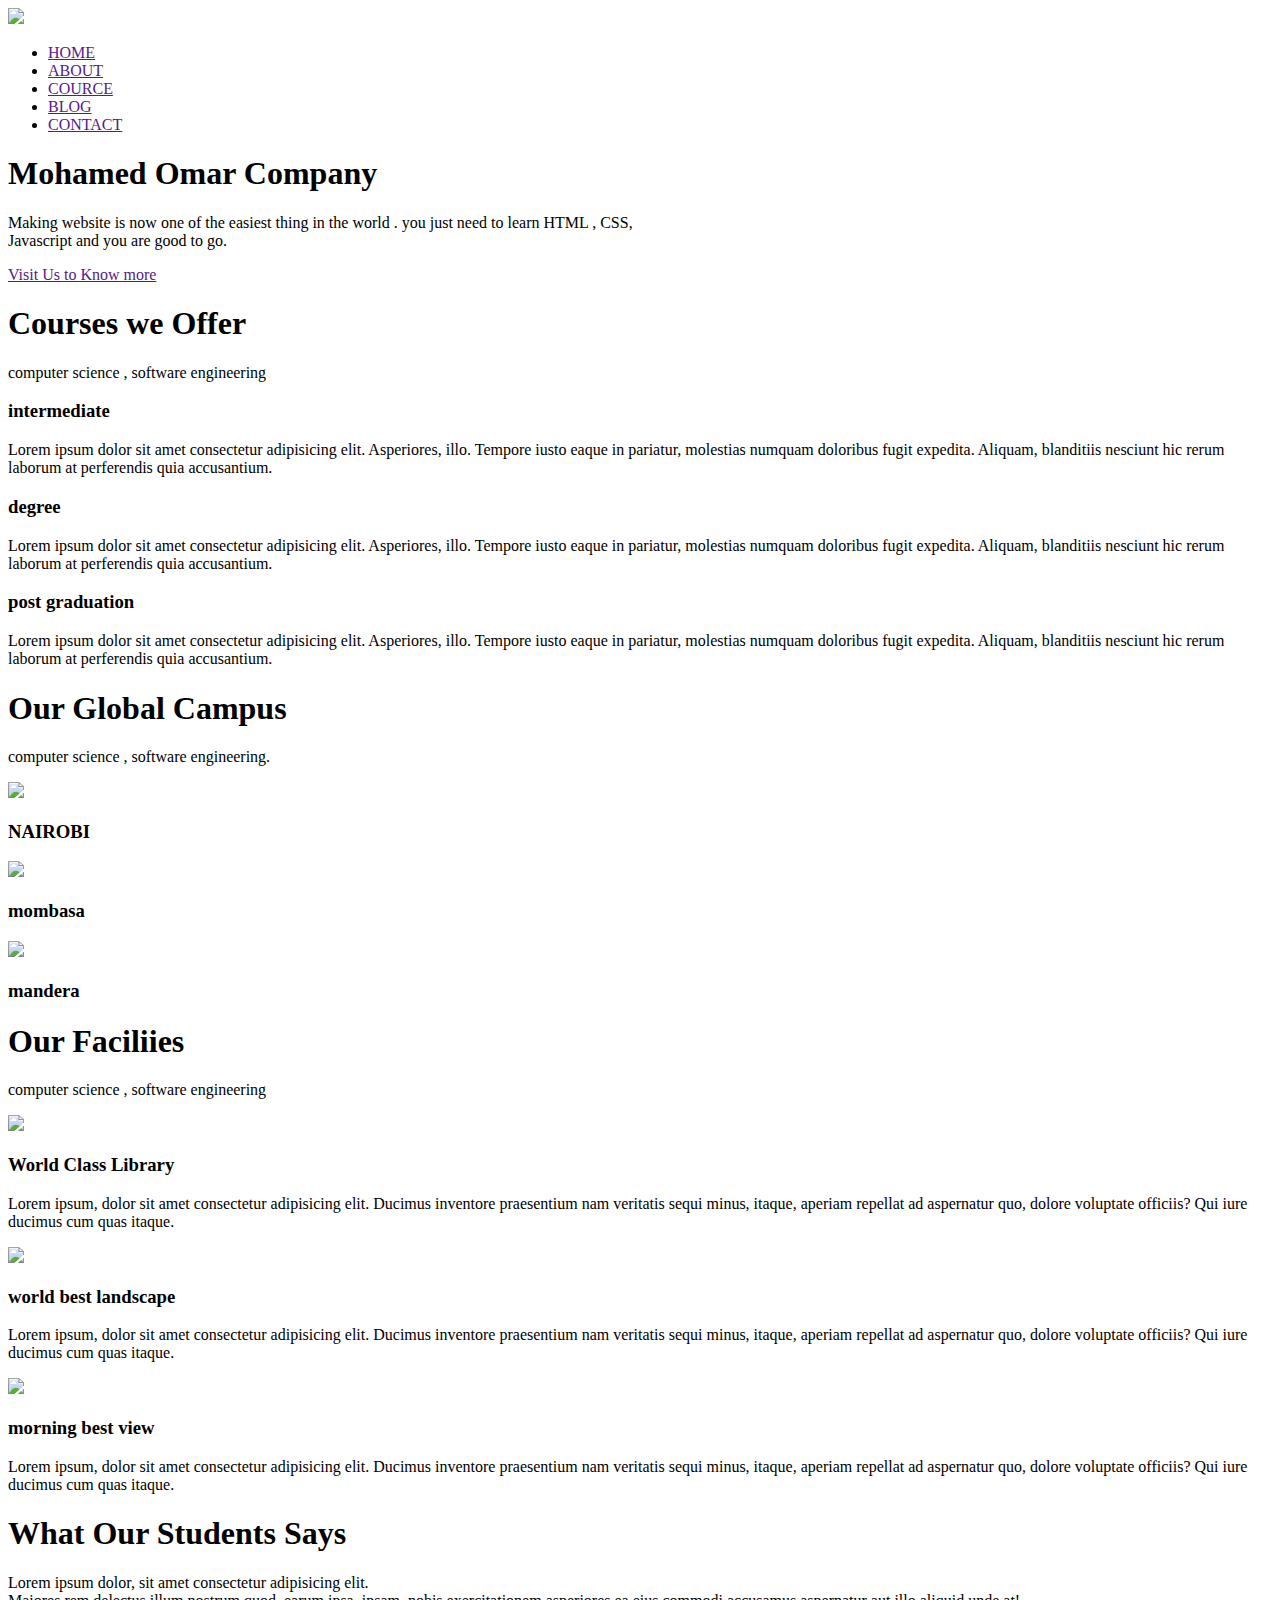
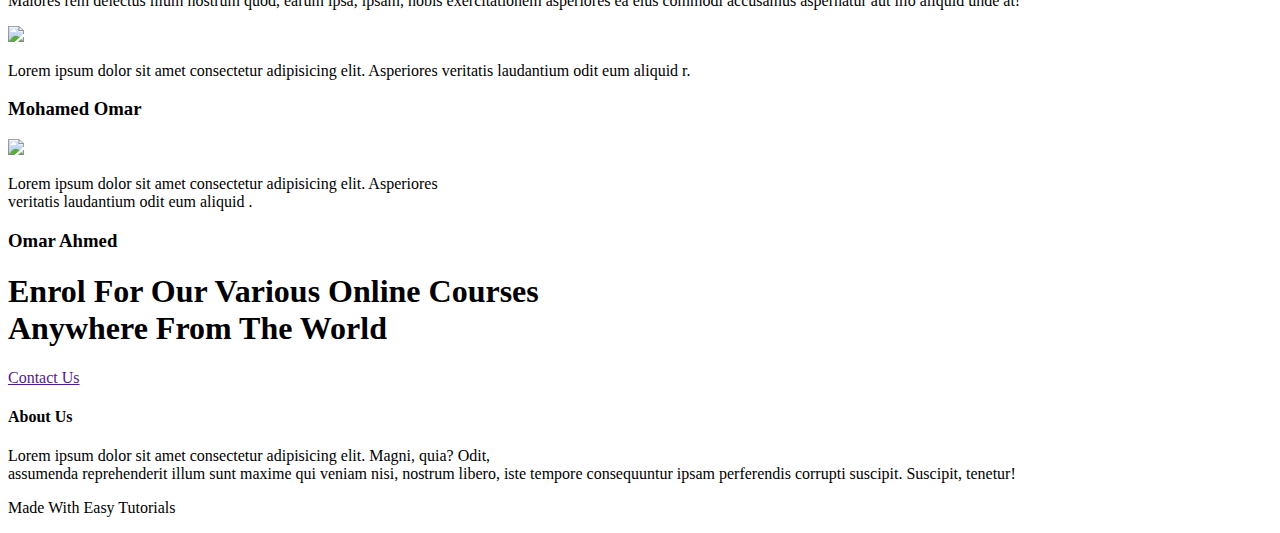
==== index.html @ 20449662 "www`:wq`" ====
<!DOCTYPE html>
<html lang="en">
<head>
  <meta charset="UTF-8">
  <meta name="viewport" content="width=device-width, initial-scale=1.0">
  <link rel="shortcut icon" href="images/hosting-services.png" type="image/x-icon">
  <title>BasahA Mec-B</title>
  <link rel="stylesheet" href="styles.css">
  <link rel="stylesheet" href="https://cdn.jsdelivr.net/npm/@fortawesome/fontawesome-free@6.4.2/css/fontawesome.min.css">
</head>
<body>
  <section class="header">
    <nav>
      <a href="index.html"><img src="./images/hosting-services.png"></a>
      <div class="nav-links" id="navLinks">
        <i class="fa fa-times" onclick="hideMenu()"></i>
        <ul>
          <li><a href=""> HOME</a></li>
          <li><a href="">ABOUT</a></li>
          <li><a href="">COURCE</a></li>
          <li><a href="">BLOG</a></li>
          <li><a href="">CONTACT</a></li>
        </ul>
      </div>
      <i class="fa fa-bars" onclick="showMenu()"></i>
    </nav>

    <div class="text-box">
      <h1>Mohamed Omar Company</h1>
      <p>
        Making website is now one of the easiest thing in the world  . 
        you just need to learn HTML , CSS, <br>Javascript
        and you are good to go.
      </p>
      <a href="" class="hero-btn">Visit Us to Know more</a>
    </div>
      </section>

    <!---------course-->

     <section class="course">
        <h1>Courses we Offer</h1>
        <p>computer science , software engineering</p>

        <div class="row">
             <div class="course-col">
                  <h3>intermediate</h3>
                  <p>
                    Lorem ipsum dolor sit amet consectetur adipisicing elit. Asperiores, illo. Tempore iusto eaque in pariatur, molestias numquam doloribus fugit expedita. Aliquam, blanditiis nesciunt hic rerum laborum at perferendis quia accusantium.
                  </p>
              </div>
              
                  <div class="course-col">
                      <h3>degree</h3>
                    <p>
                      Lorem ipsum dolor sit amet consectetur adipisicing elit. Asperiores, illo. Tempore iusto eaque in pariatur, molestias numquam doloribus fugit expedita. Aliquam, blanditiis nesciunt hic rerum laborum at perferendis quia accusantium.
                    </p>
            </div>

          <div class="course-col">
          <h3>post graduation</h3>
          <p>
            Lorem ipsum dolor sit amet consectetur adipisicing elit. Asperiores, illo. Tempore iusto eaque in pariatur, molestias numquam doloribus fugit expedita. Aliquam, blanditiis nesciunt hic rerum laborum at perferendis quia accusantium.
          </p>
        </div>
        </div>
    </section>
    
<!--------------------------campus--------------->

    <section class="campus">
      <h1>Our Global Campus</h1>
      <p>computer science , software engineering.</p>

      <div class="row">
        <div class="campus-col">
          <img src="images/laptop.jpg">

          <div class="layer">
            <h3>NAIROBI</h3>
          </div>
        </div>

        <div class="campus-col">
          <img src="images/Image_post_.svg">
          
          <div class="layer">
            <h3>mombasa</h3>
          </div>
        </div>

        <div class="campus-col">
          <img src="images/space.jpg">
          
          <div class="layer">
            <h3>mandera</h3>
          </div>
        </div>
      </div>
    </section>


    <!---------------facilities---------->

    <section class="facilities">
      <h1>Our Faciliies</h1>
      <p>computer science , software engineering</p>
      <div class="row">
        <div class="facilities-col">
          <img src="images/diamond.jpg">
          <h3>World Class Library</h3>
          <p>Lorem ipsum, dolor sit amet consectetur adipisicing elit. Ducimus inventore praesentium nam veritatis sequi minus, itaque, aperiam repellat ad aspernatur quo, dolore voluptate officiis? Qui iure ducimus cum quas itaque.</p>
        </div>

        <div class="facilities-col">
          <img src="images/LANDSCAPE.jpg">
          <h3>world best landscape</h3>
          <p>Lorem ipsum, dolor sit amet consectetur adipisicing elit. Ducimus inventore praesentium nam veritatis sequi minus, itaque, aperiam repellat ad aspernatur quo, dolore voluptate officiis? Qui iure ducimus cum quas itaque.</p>
        </div>

        <div class="facilities-col">
          <img src="images/MORNING.jpg">
          <h3>morning best view</h3>
          <p>Lorem ipsum, dolor sit amet consectetur adipisicing elit. Ducimus inventore praesentium nam veritatis sequi minus, itaque, aperiam repellat ad aspernatur quo, dolore voluptate officiis? Qui iure ducimus cum quas itaque.</p>
        </div>
      </div>

    </section>


    <!-----------------testimonials-------------------->



   <section class="testimonials">
    <h1>What Our Students Says</h1>
    <p>Lorem ipsum dolor, sit amet consectetur adipisicing elit. <br>Maiores rem delectus illum nostrum quod, earum ipsa, ipsam, nobis exercitationem asperiores ea eius commodi accusamus aspernatur aut illo aliquid unde at!</p>


    <div class="row">
      <div class="testimonial-col">
        <img src="images/IMG_7196.jpg">
        <div>
          <p>Lorem ipsum dolor sit amet consectetur adipisicing elit. Asperiores veritatis laudantium odit eum aliquid r.</p>
          <h3>Mohamed Omar</h3>
          <i class="fa fa-star"></i>
          <i class="fa fa-star"></i>
          <i class="fa fa-star"></i>
          <i class="fa fa-star"></i>
          <i class="fa fa-star-half-o"></i>
        </div>
      </div>
      <div class="testimonial-col">
        <img src="images/20211112_154655.jpg">
        <div>
          <p>Lorem ipsum dolor sit amet consectetur adipisicing elit. Asperiores <br>veritatis laudantium odit eum aliquid .</p>

          <h3>Omar Ahmed</h3>
          <i class="fa fa-star"></i>
          <i class="fa fa-star"></i>
          <i class="fa fa-star"></i>
          <i class="fa fa-star"></i>
          <i class="fa fa-star"></i>
          <i class="fa fa-star-half-o"></i>


        </div>
      </div>
    </div>

   </section>




<!----------------------call to action------------------>


<section class="cta">
<h1>Enrol For Our Various Online Courses <br>Anywhere From The World</h1>
<a href="" class="hero-btn">Contact Us</a>
</section>


<!----------------------footer------------------>

<section class="footer">
<h4>About Us</h4>
<p>Lorem ipsum dolor sit amet consectetur adipisicing elit. Magni, quia? Odit,  <br>assumenda reprehenderit illum sunt maxime qui veniam nisi, nostrum libero, iste tempore consequuntur ipsam perferendis corrupti suscipit. Suscipit, tenetur!</p> 

<div class="icons">
  <i class="fa fa-facebook"></i>
  <i class="fa fa-twitter"></i>
  <i class="fa fa-instagram"></i>
  <i class="fa fa-tiktok"></i>
  <i class="fa fa-telegram" ></i>
</div>
<p>Made With <i class="fa fa-heart-o"></i> Easy Tutorials</p>
</section>


  <script>
    var navLinks = document.getElementById("navLinks");

    function showMenu(){
      navLinks.style.right = "0";
    }

    
    function hideMenu(){
      navLinks.style.right = "200px";
    }
  </script>


</body>
</html>
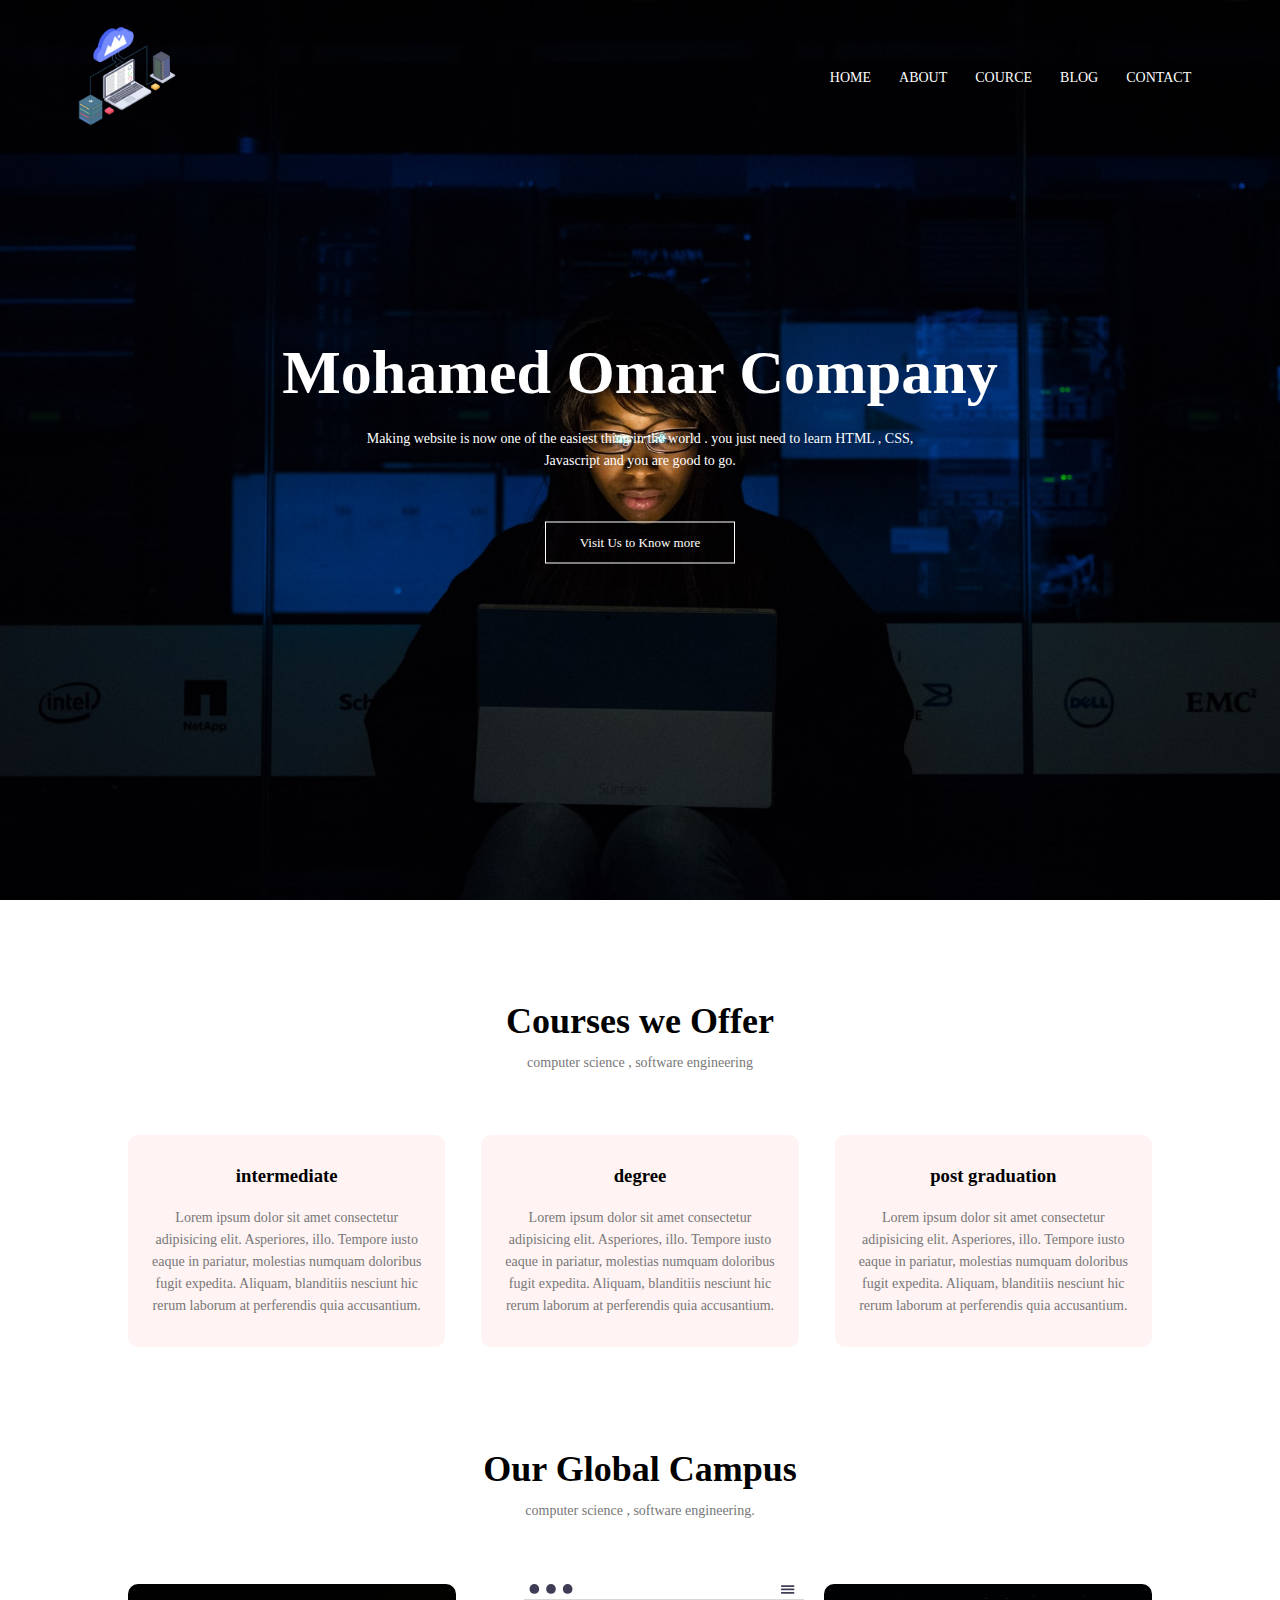
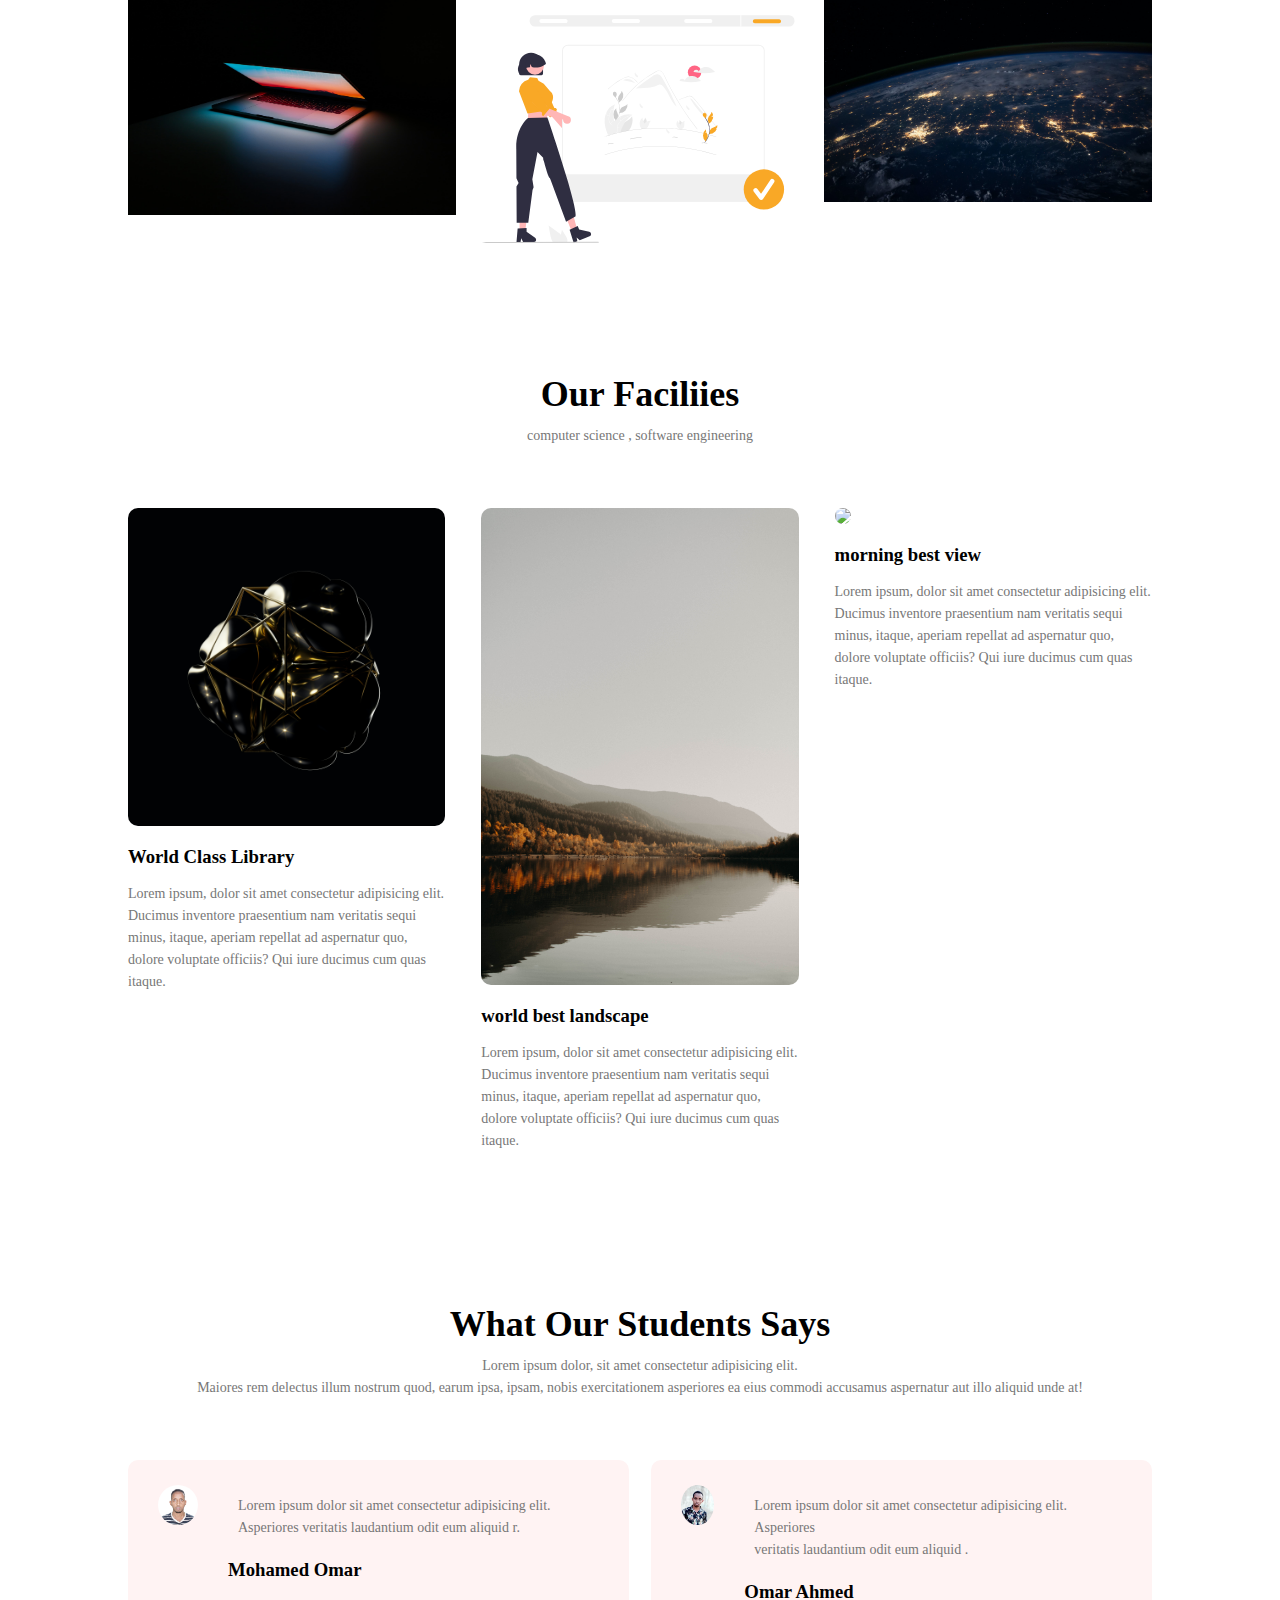
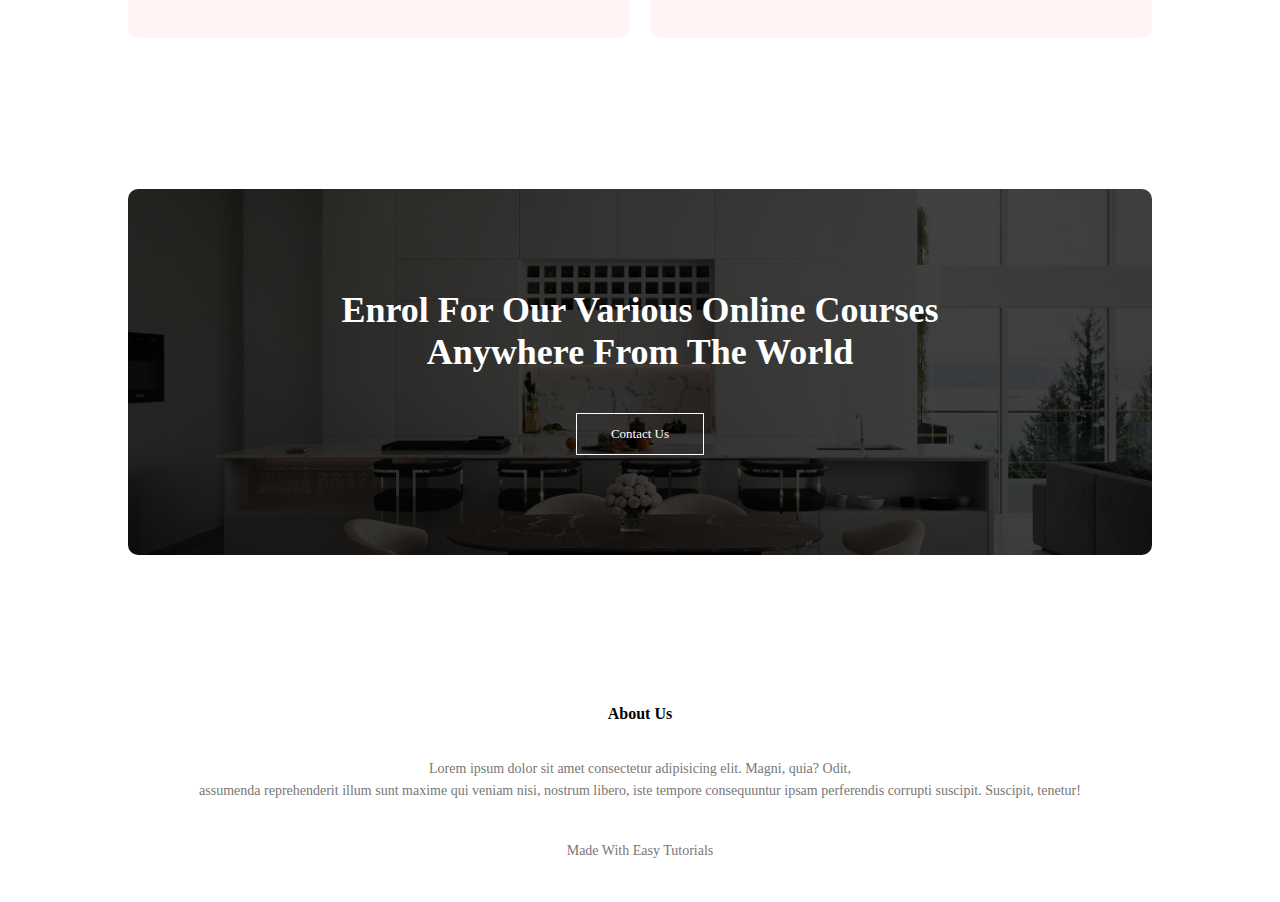
==== commit becaeb1d: "added seperate javascript file" ====
--- a/index.html
+++ b/index.html
@@ -199,18 +199,7 @@
 </section>
 
 
-  <script>
-    var navLinks = document.getElementById("navLinks");
-
-    function showMenu(){
-      navLinks.style.right = "0";
-    }
-
-    
-    function hideMenu(){
-      navLinks.style.right = "200px";
-    }
-  </script>
+  <script  src="app.js"> </script>
 
 
 </body>
--- a/styles.css
+++ b/styles.css
@@ -0,0 +1,417 @@
+*{
+  margin: 0;
+  padding: 0;
+}
+
+.header{
+  min-height: 100vh;
+  width: 100%;
+  background: url(images/man_with_computer.jpg);
+  background-position: center;
+  background-size: cover;
+  position: relative;
+}
+nav{
+  display: flex;
+  padding: 2% 6%;
+  justify-content: space-between;
+  align-items: center;
+}
+nav img{
+  width: 100px;
+}
+.nav-links{
+  flex: 1;
+  text-align: right;
+}
+
+.nav-links ul li{
+  list-style: none;
+  display: inline-block;
+  padding: 8px 12px;
+  position: relative;
+}
+
+.nav-links ul li a{
+  color: #fff;
+  text-decoration: none;
+  font-size: 14px;
+  font-family: bold;
+}
+
+.nav-links ul li::after{
+  content: '';
+  width: 0%;
+  height: 2px;
+  background: #f44336;
+  display: block;
+  margin: auto;
+  transition: 0.5s;
+}
+.nav-links ul li:hover:after{
+ width: 100%;
+}
+
+.text-box{
+  width: 90%;
+  color: #fff;
+  position: absolute;
+  top: 50%;
+  left: 50%;
+  transform: translate(-50%, -50%);
+  text-align: center;
+
+}
+
+.text-box h1{
+  font-size: 62px;
+}
+
+.text-box p{
+  margin: 10px 0 40px;
+  font-size: 14px;
+  color: #fff;
+}
+
+.hero-btn{
+  display: inline-block;
+  text-decoration: none;
+  color: #fff;
+  border: 1px solid #fff;
+  padding: 12px 34px;
+  font-size: 13px;
+  background: transparent;
+  position: relative;
+  cursor: pointer;
+}
+
+.hero-btn:hover{
+  border: 1px solid #fff;
+  background: #f44336;
+  transition: 1s;
+}
+na .fa{
+  display:none ;
+  }
+  
+@media(max-width:700px){
+  .text-box h1{
+    font-size: 62px;
+  }
+  .nav-links ul li{
+    display: block;
+  }
+  .nav-links {
+    position: absolute;
+    background: #f44336;
+    height: 100vh;
+    width: 200px;
+    top: 0;
+    right: -200px;
+    text-align: left;
+    z-index: 2;
+    transition: 1s;
+  }
+  na .fa{
+    display: block;
+    color: #fff;
+    margin: 10px;
+    font-size: 22px;
+    cursor: pointer;
+    }
+    .nav-links ul{
+      padding: 30px;
+    } 
+}
+
+
+/*-----course ------*/
+
+.course{
+  width: 80%;
+  margin: auto;
+  text-align: center;
+  padding-top: 100px;
+}
+
+h1{
+  font-size: 36px;
+  font-weight: 600;
+}
+
+p{
+  color: #777;
+  font-size: 14px;
+  font-weight: 300;
+  line-height: 22px;
+  padding: 10px;
+}
+
+
+.row{
+  margin-top: 5%;
+  display: flex;
+  justify-content: space-between;
+}
+
+.course-col{
+  flex-basis: 31%;
+  background: #fff3f3;
+  border-radius: 10px;
+  margin-bottom: 5%;
+  padding: 20px 12px;
+  box-sizing: border-box;
+}
+
+h3{
+  text-align: centre;
+  font-weight: 600;
+  margin: 10px 0;
+}
+
+.course-col:hover{
+  box-shadow: 0 0 20px  0px rgb(0, 0, 0, 0.2);
+}
+
+@media(max-width: 700px){
+  .row{
+    flex-direction: column;
+  }
+}
+
+
+/*-------campus-------*/
+
+.campus{
+  width: 80%;
+  margin: auto;
+  text-align: center;
+  padding-top: 50px;
+}
+
+.campus-col{
+  flex-basis: 32%;
+  border-radius: 10px;
+  margin-bottom: 30px;
+  position: relative;
+  overflow: hidden;
+}
+
+.campus-col img{
+  width: 100%;
+  display: block;
+}
+
+.layer {
+  background: transparent;
+  height: 100%;
+  width: 100%;
+  position: absolute;
+  top: 0;
+  left: 0;
+  transition: 0.5s;
+
+}
+
+.layer:hover{
+  background: rgba(226, 0, 0, 0.7);
+}
+
+.layer h3{
+width: 100%;
+font-weight: 500;
+color: #fff;
+font-size: 26px;
+bottom: 0;
+left: 50%;
+transform: translateX(-50%);
+position: absolute;
+opacity: 0;
+transition: 0.5s;
+}
+
+.layer:hover h3{
+  bottom: 49%;
+  opacity: 1;
+}
+
+/*----------------facilities----------------*/
+
+.facilities{
+  width: 80%;
+  margin: auto;
+  text-align: center;
+  padding-top: 100px;
+}
+
+.facilities-col{
+flex-basis: 31%;
+border-radius: 10px;
+margin-bottom: 5%;
+text-align: left;
+}
+
+.facilities-col img{
+  width: 100%;
+  border-radius: 10px;
+}
+
+.facilities-col p{
+  padding: 0;
+}
+
+.facilities-col h3{
+  margin-top: 16px;
+  margin-bottom: 15px;
+  text-align: left;
+}
+
+/*-----------------testimonials--------------------*/
+
+.testimonials{
+  width: 80%;
+  margin: auto;
+  padding-top: 100px;
+  text-align: center;
+}
+
+.testimonial-col{
+  flex-basis: 44%;
+  border-radius: 10px;
+  margin-bottom: 5%;
+  text-align: left;
+  background: #fff3f3;
+  padding: 25px;
+  cursor: pointer;
+  display: flex;
+}
+
+.testimonial-col img{
+  height: 40px;
+  margin-left: 5px;
+  margin-right: 30px;
+  border-radius: 50%;
+}
+
+.testimonials-col p{
+  padding: 0;
+}
+
+.testimonials-col h3{
+  margin-top: 15px;
+  text-align: left;
+}
+
+.testimonials-col .fa{
+  color: #f44336;
+}
+
+@media(max-width:700px){
+  .testimonials-col img{
+    margin-left: 0px;
+    margin-right: 15px;
+  }
+  
+}
+
+
+
+/*-----------call to action-----*/
+
+.cta{
+  margin: 100px auto;
+  width: 80%;
+  background-image: linear-gradient(rgba(0, 0, 0, 0.7), rgba(0, 0, 0, 0.7)),url(images/office.jpg);
+  background-size: cover;
+  background-position: center;
+  border-radius: 10px;
+  text-align: center;
+  padding: 100px 0;
+}
+
+.cta h1{
+  color: #fff;
+  margin-bottom: 40px;
+  padding: 0;
+}
+@media(max-width:700px){
+  .cta h1{
+    font-size: 24px;
+  }
+}
+
+/*-----------------------footer------------*/
+
+.footer{
+width: 100%;
+text-align: center;
+padding: 30px 0;
+
+}
+
+.footer h4{
+  margin-bottom: 25px;
+  margin-top: 20px;
+  font-weight: 600;
+}
+
+.icons .fa{
+  color: #f44336;
+  margin: 0 13px;
+  cursor: pointer;
+  padding: 18px 0;
+}
+
+.fa-heart-o{
+  color: #f44336;
+}
+
+
+
+
+
+
+
+
+
+
+
+
+
+
+
+
+
+
+
+
+
+
+
+
+
+
+
+
+
+
+
+
+
+
+
+
+
+
+
+
+
+
+
+
+
+
+
+
+
+
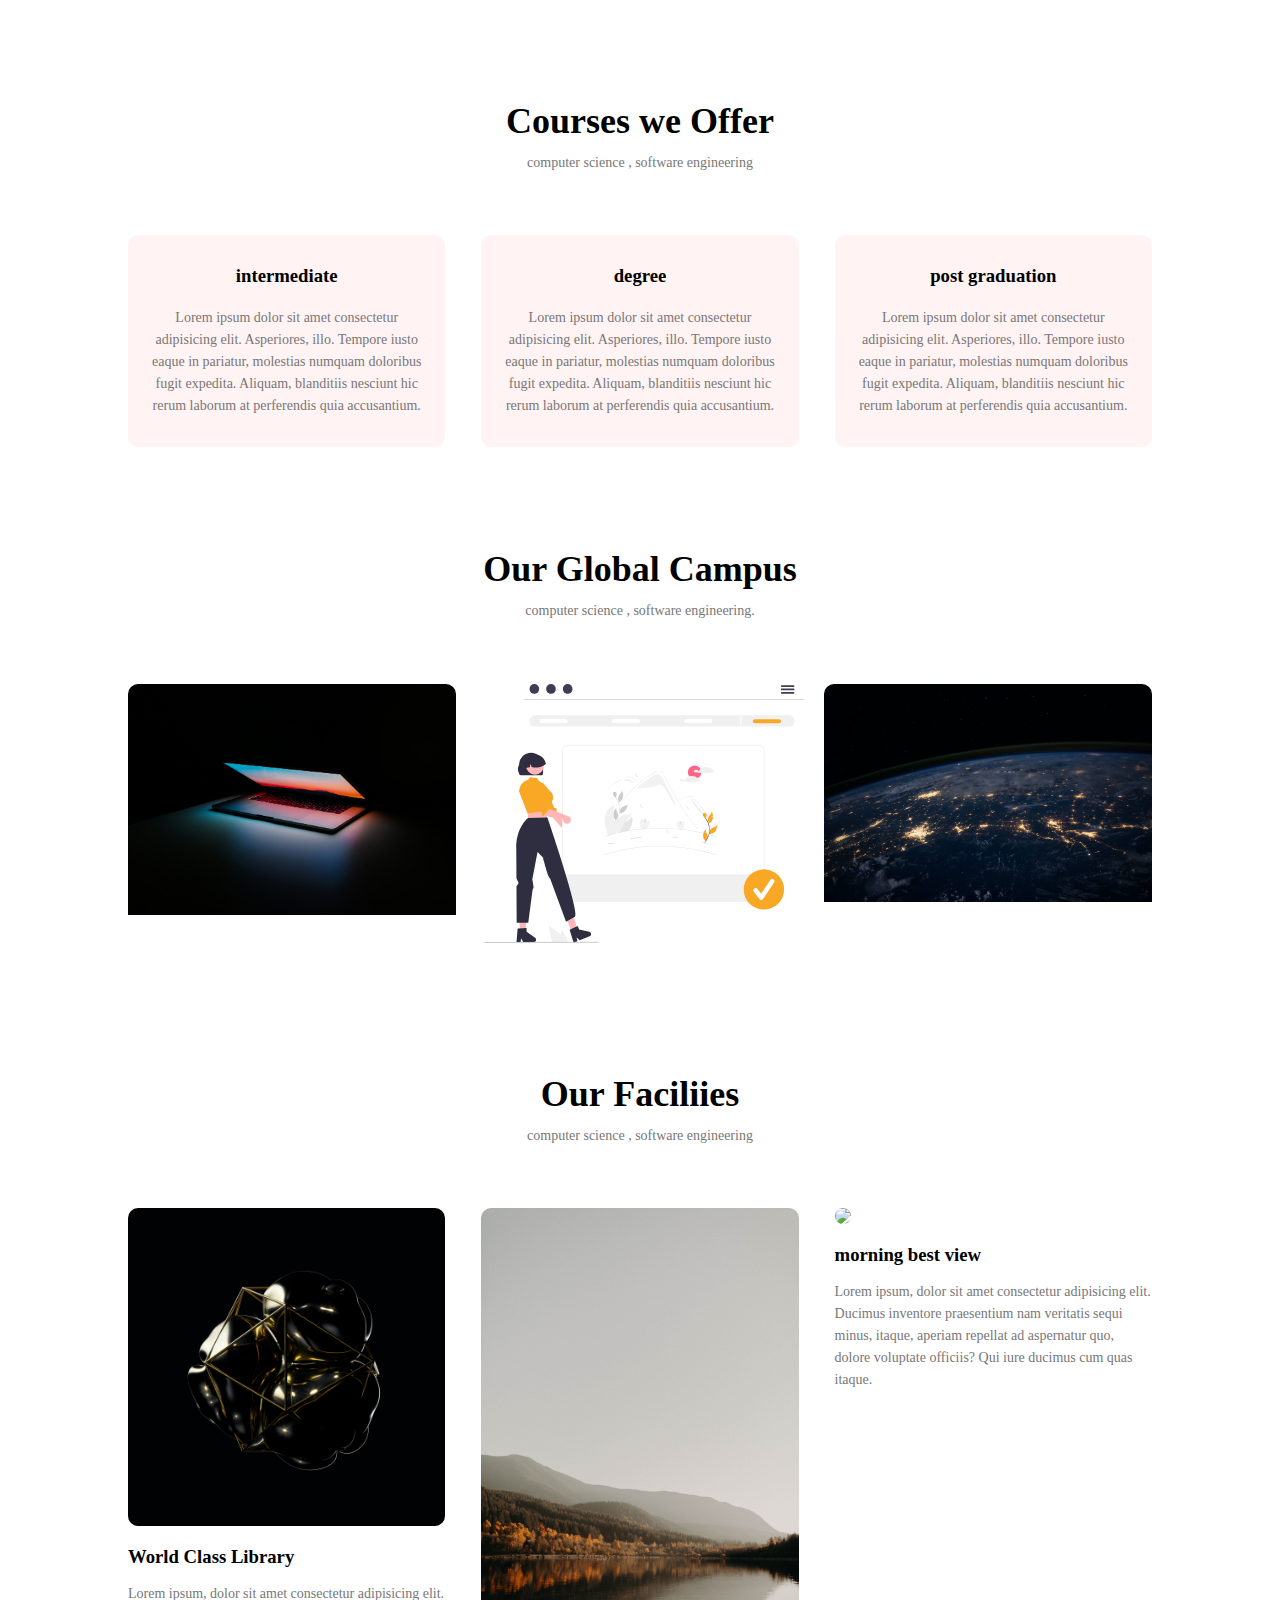
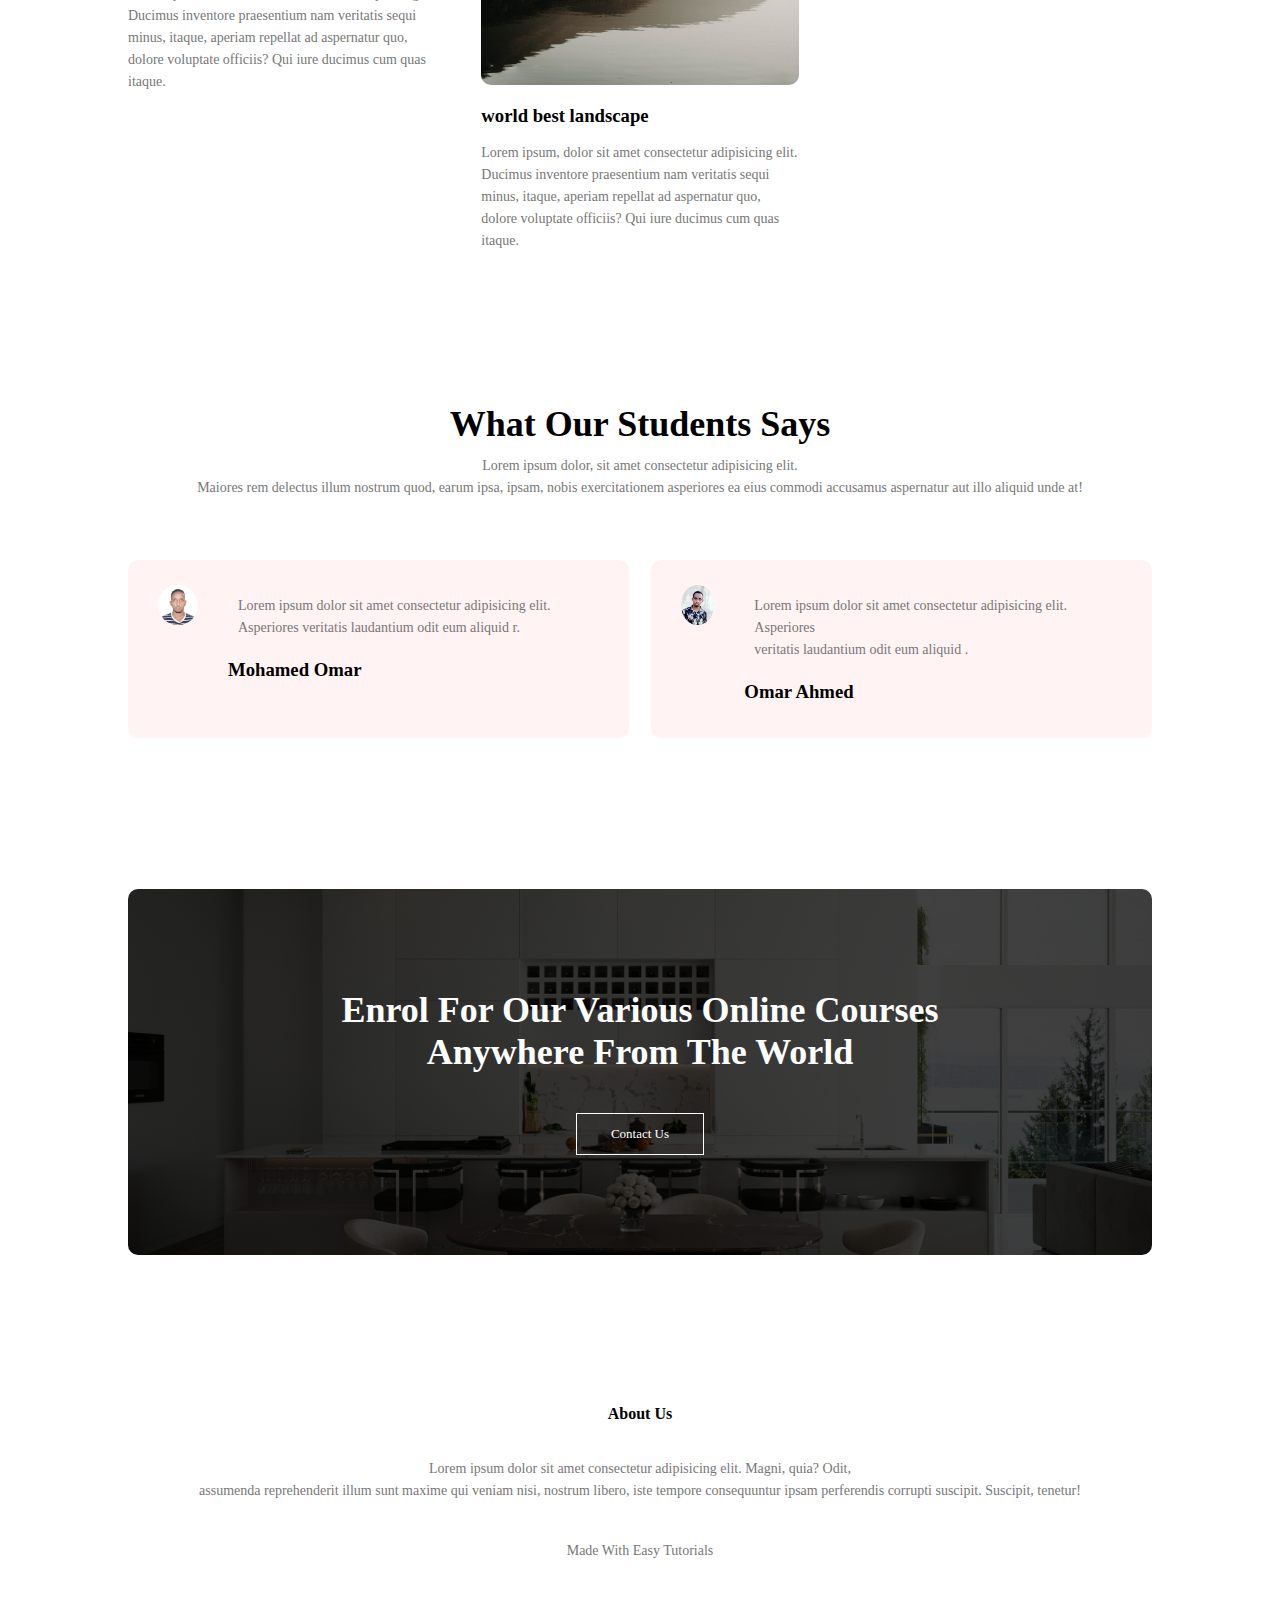
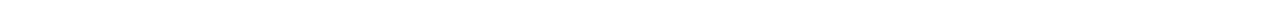
==== commit 54976cb3: "moved nav elements" ====
--- a/index.html
+++ b/index.html
@@ -9,32 +9,7 @@
   <link rel="stylesheet" href="https://cdn.jsdelivr.net/npm/@fortawesome/fontawesome-free@6.4.2/css/fontawesome.min.css">
 </head>
 <body>
-  <section class="header">
-    <nav>
-      <a href="index.html"><img src="./images/hosting-services.png"></a>
-      <div class="nav-links" id="navLinks">
-        <i class="fa fa-times" onclick="hideMenu()"></i>
-        <ul>
-          <li><a href=""> HOME</a></li>
-          <li><a href="">ABOUT</a></li>
-          <li><a href="">COURCE</a></li>
-          <li><a href="">BLOG</a></li>
-          <li><a href="">CONTACT</a></li>
-        </ul>
-      </div>
-      <i class="fa fa-bars" onclick="showMenu()"></i>
-    </nav>
 
-    <div class="text-box">
-      <h1>Mohamed Omar Company</h1>
-      <p>
-        Making website is now one of the easiest thing in the world  . 
-        you just need to learn HTML , CSS, <br>Javascript
-        and you are good to go.
-      </p>
-      <a href="" class="hero-btn">Visit Us to Know more</a>
-    </div>
-      </section>
 
     <!---------course-->
 
@@ -65,7 +40,7 @@
         </div>
         </div>
     </section>
-    
+
 <!--------------------------campus--------------->
 
     <section class="campus">
@@ -83,7 +58,7 @@
 
         <div class="campus-col">
           <img src="images/Image_post_.svg">
-          
+
           <div class="layer">
             <h3>mombasa</h3>
           </div>
@@ -91,7 +66,7 @@
 
         <div class="campus-col">
           <img src="images/space.jpg">
-          
+
           <div class="layer">
             <h3>mandera</h3>
           </div>
@@ -199,7 +174,7 @@
 </section>
 
 
-  <script  src="app.js"> </script>
+  <script type="module" src="app.js"> </script>
 
 
 </body>
